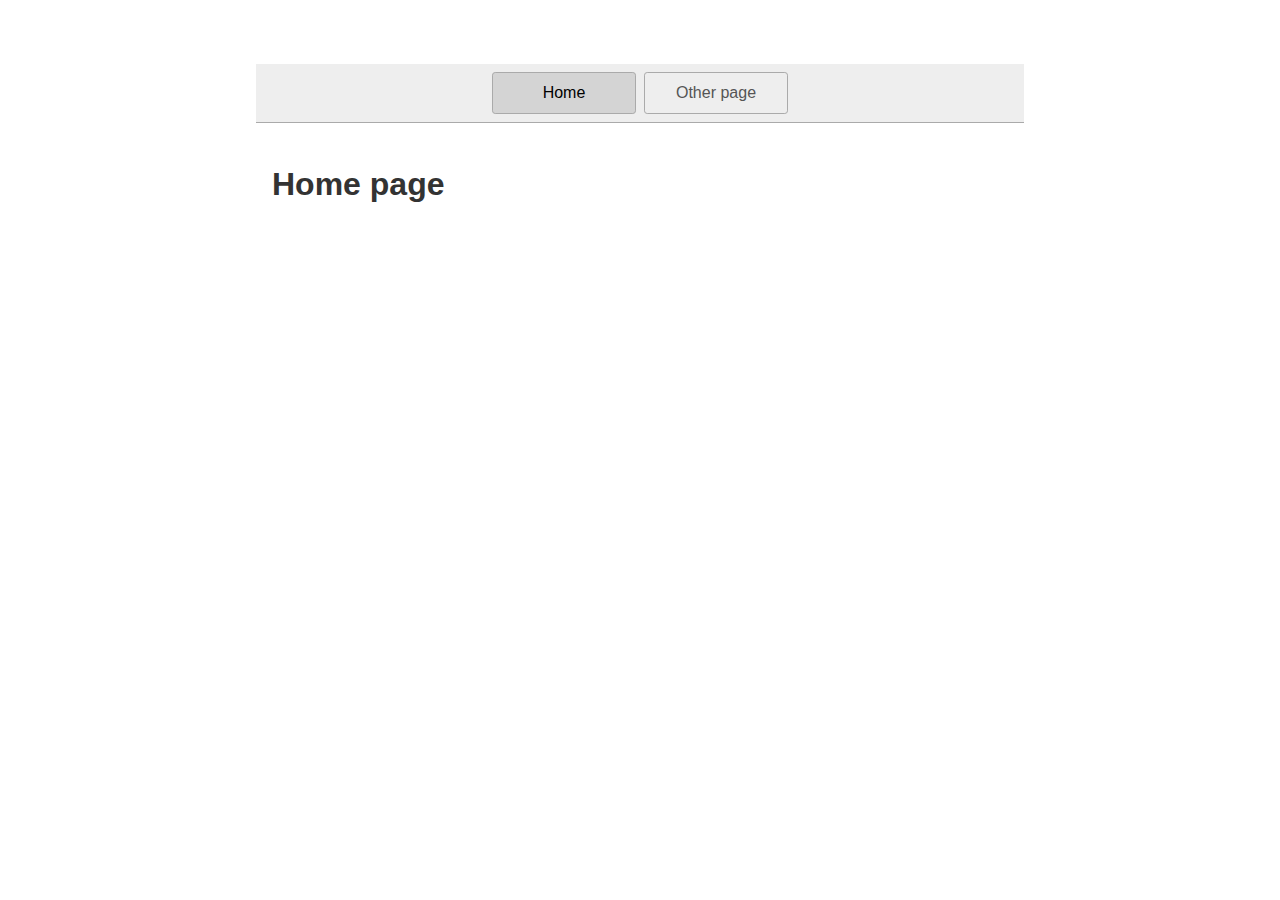
==== index.html @ b644a046 "Initial commit" ====
<!DOCTYPE html>
<html lang="en">
  <head>
    <title>Home</title>
    <meta charset="UTF-8" />
    <meta name="viewport" content="width=device-width" />
    <!--
      Need a visual blank slate?
      Remove all code in `styles.css`!
    -->
    <link rel="stylesheet" href="styles.css" />
    <script type="module" src="script.js"></script>
  </head>
  <body>
    <nav>
      <a href="/" aria-current="page">Home</a>
      <a href="/first.html">Other page</a>
    </nav>
    <main>
      <h1>Home page</h1>
    </main>
  </body>
</html>
---- styles.css ----
* {
  box-sizing: border-box;
}
header {
  background-color: #263d36;
  background-image: url('header.jpg');
  background-position: center top;
  background-repeat: no-repeat;
  background-size: cover;
  line-height: 1.2;
  padding: 10vw 2em;
  text-align: center;
}

body {
  margin: 0 auto;
  max-width: 50em;
  font-family: 'Helvetica', 'Arial', sans-serif;
  line-height: 1.5;
  padding: 4em 1em;
  color: #555;
  background-color: white;
}

nav {
  display: flex;
  flex-wrap: wrap;
  align-items: center;
  justify-content: center;
  padding: 0.5rem;
  gap: 0.5rem;
  border-bottom: solid 1px #aaa;
  background-color: #eee;
}

nav a {
  display: inline-block;
  min-width: 9rem;
  padding: 0.5rem;
  border-radius: 0.2rem;
  border: solid 1px #aaa;
  text-align: center;
  text-decoration: none;
  color: #555;
}

nav a[aria-current='page'] {
  color: #000;
  background-color: #d4d4d4;
}

main {
  padding: 1rem;
}

h1,
h2,
strong {
  color: #333;
}
code,
pre {
  background: #f5f7f9;
  border-bottom: 1px solid #d8dee9;
  color: #a7adba;
}

pre {
  border-left: 2px solid #69c;
}
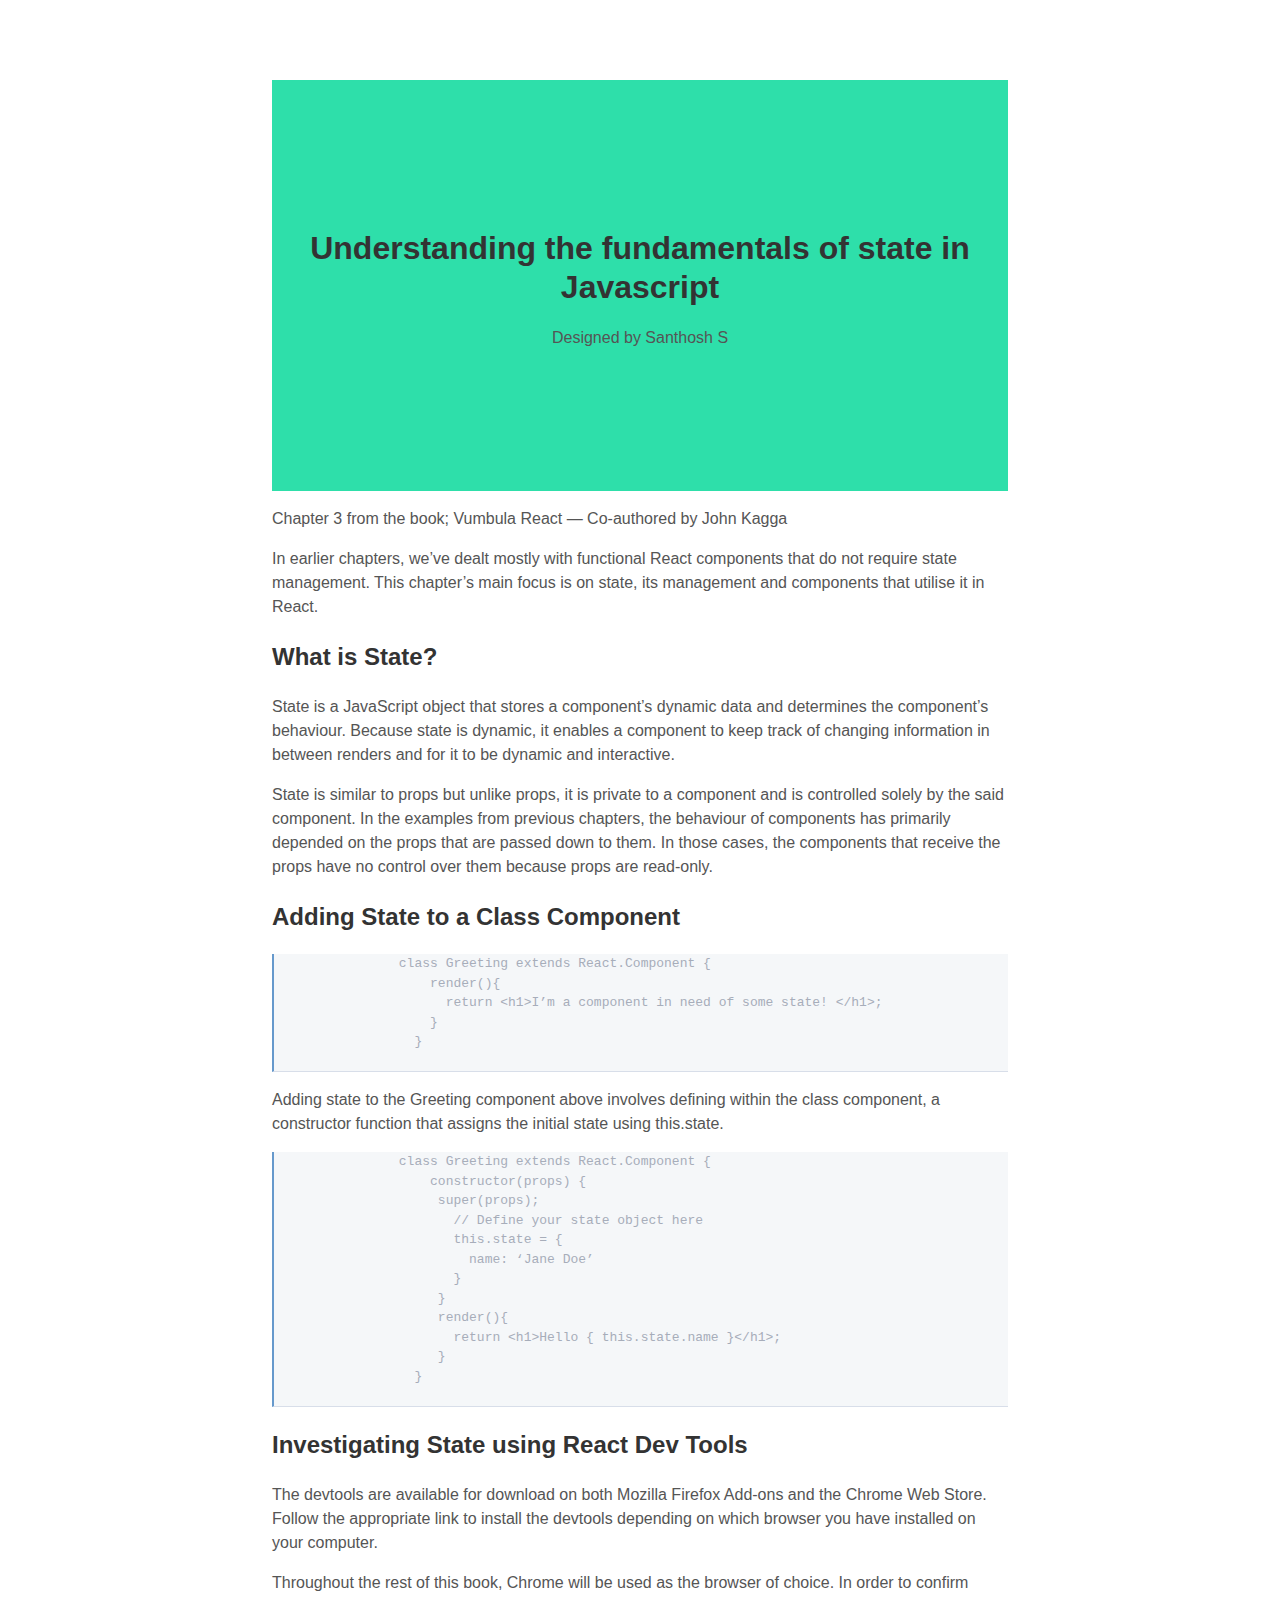
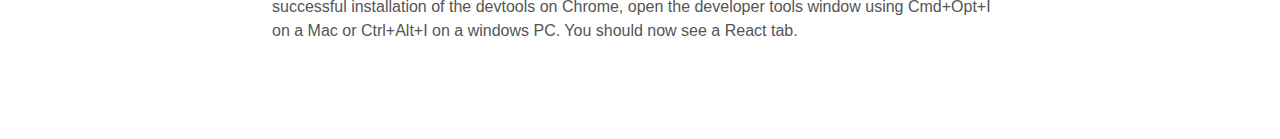
==== commit 4a2c3c53: "3 files modified, 2 added" ====
--- a/index.html
+++ b/index.html
@@ -12,12 +12,105 @@
     <script type="module" src="script.js"></script>
   </head>
   <body>
-    <nav>
-      <a href="/" aria-current="page">Home</a>
-      <a href="/first.html">Other page</a>
-    </nav>
+
     <main>
-      <h1>Home page</h1>
-    </main>
+    <header>
+        <!-- insert banner image and logo as seen in the sample website, the links for the images are provided in the question -->
+        <h1>
+            Understanding the fundamentals of state in Javascript
+        </h1>
+        <p>
+            Designed by Santhosh S
+        </p>
+    </header>
+
+    <body>
+        <div class="introduction">
+            <p>Chapter 3 from the book; Vumbula React — Co-authored by
+                John Kagga
+            </p>
+
+            <p>
+                In earlier chapters, we’ve dealt mostly with functional React components that do not require state
+                management. This chapter’s main focus is on state, its management and components that utilise it in
+                React.
+            </p>
+        </div>
+
+        <div class="section-1">
+            <h2>
+                What is State?
+            </h2>
+
+            <p>
+                State is a JavaScript object that stores a component’s dynamic data and determines the component’s
+                behaviour. Because state is dynamic, it enables a component to keep track of changing information in
+                between renders and for it to be dynamic and interactive.
+            </p>
+
+            <p>
+                State is similar to props but unlike props, it is private to a component and is controlled solely by the
+                said component. In the examples from previous chapters, the behaviour of components has primarily
+                depended on the props that are passed down to them. In those cases, the components that receive the
+                props have no control over them because props are read-only.
+            </p>
+        </div>
+
+        <div class="section-2">
+            <h2>
+                Adding State to a Class Component
+            </h2>
+
+            <pre>
+                class Greeting extends React.Component {
+                    render(){
+                      return &lt;h1&gt;I’m a component in need of some state! &lt;/h1&gt;;
+                    }
+                  }
+                </pre>
+
+            <p>
+                Adding state to the Greeting component above involves defining within the class component, a constructor
+                function that assigns the initial state using this.state.
+            </p>
+
+            <pre>
+                class Greeting extends React.Component {
+                    constructor(props) {
+                     super(props);
+                       // Define your state object here
+                       this.state = {
+                         name: ‘Jane Doe’
+                       }
+                     }
+                     render(){
+                       return &lt;h1&gt;Hello { this.state.name }&lt;/h1&gt;;
+                     }
+                  }
+            </pre>
+        </div>
+
+        <div class="third-section">
+            <h2>
+                Investigating State using React Dev Tools
+            </h2>
+
+            <p>
+                The devtools are available for download on both Mozilla Firefox Add-ons and the Chrome Web Store. Follow
+                the appropriate link to install the devtools depending on which browser you have installed on your
+                computer.
+            </p>
+
+            <p>
+                Throughout the rest of this book, Chrome will be used as the browser of choice. In order to confirm
+                successful installation of the devtools on Chrome, open the developer tools window using Cmd+Opt+I on a
+                Mac or Ctrl+Alt+I on a windows PC. You should now see a React tab.
+            </p>
+        </div>
+    </body>
+</main>
+
+
+</body>
   </body>
 </html>
--- a/styles.css
+++ b/styles.css
@@ -2,7 +2,7 @@
   box-sizing: border-box;
 }
 header {
-  background-color: #263d36;
+  background-color: #2edfaa;
   background-image: url('header.jpg');
   background-position: center top;
   background-repeat: no-repeat;
@@ -63,8 +63,5 @@
   background: #f5f7f9;
   border-bottom: 1px solid #d8dee9;
   color: #a7adba;
-}
-
-pre {
   border-left: 2px solid #69c;
 }
